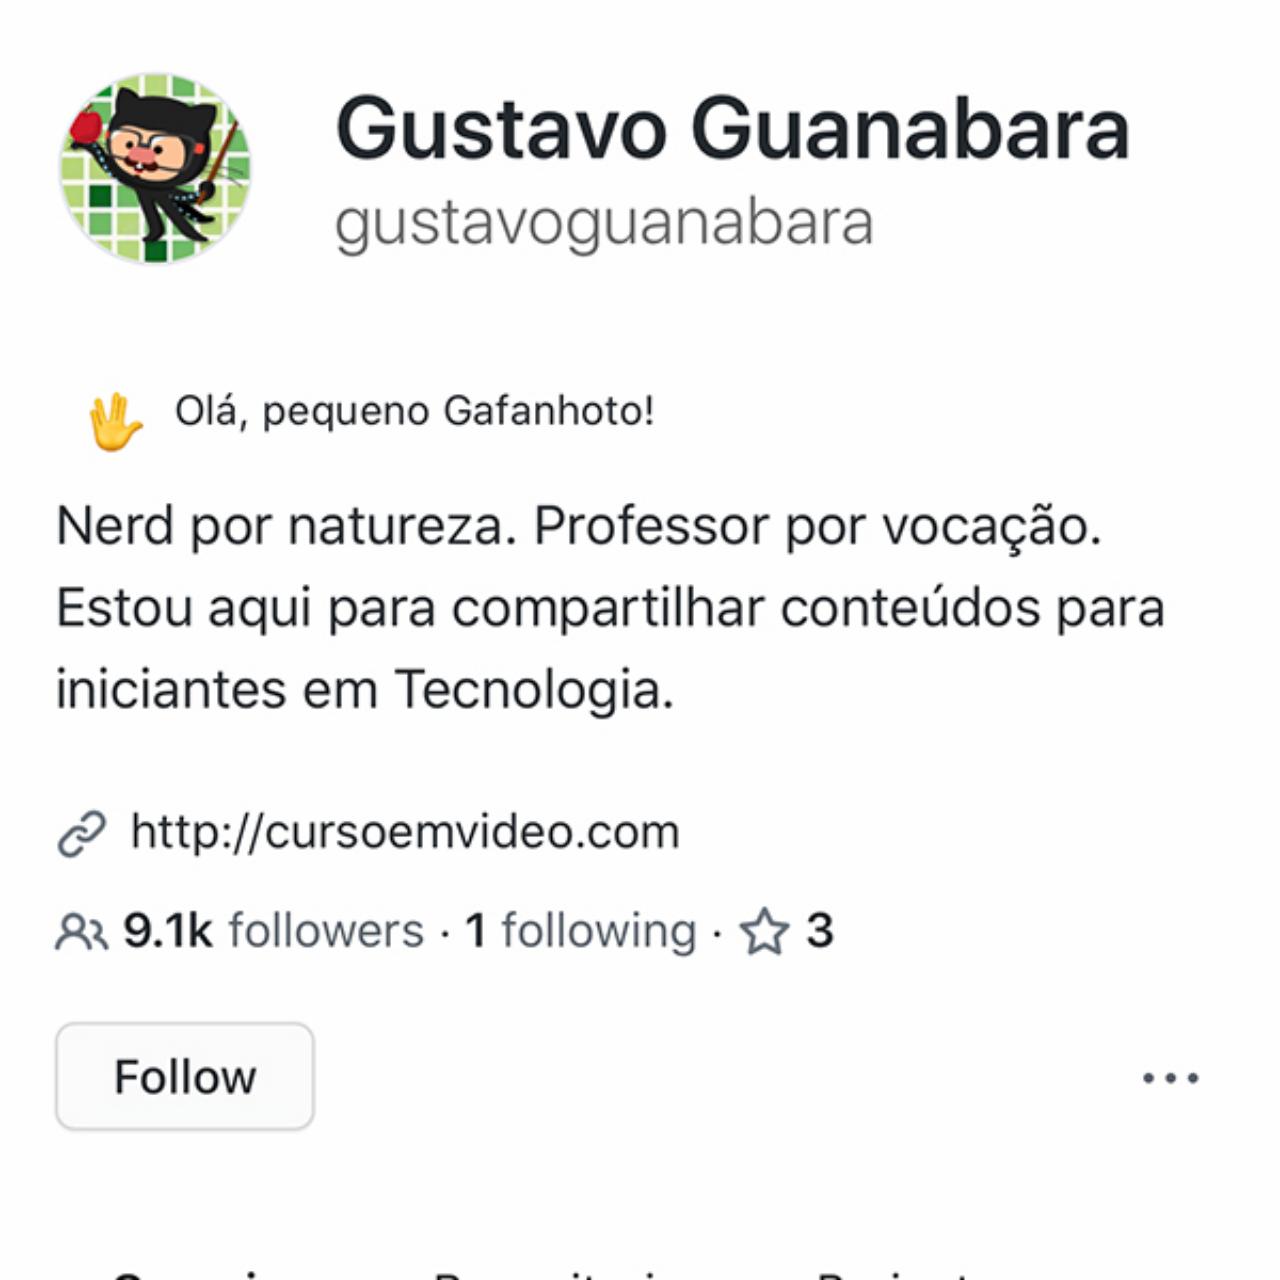
==== github.html @ 750c59c2 "imagens das redes sociais" ====
<!DOCTYPE html>
<html lang="en">
<head>
    <meta charset="UTF-8">
    <meta name="viewport" content="width=device-width, initial-scale=1.0">
    <title>Github</title>
    <style>
        *{
            margin: 0px;
            padding: 0px;
        }

        body{
            width: 100vw;
            height: 100vw;
            background: black url(imagens/tela-github.jpg) no-repeat top center;
            background-size: cover;
        }
    </style>
</head>
<body>
    
</body>
</html>
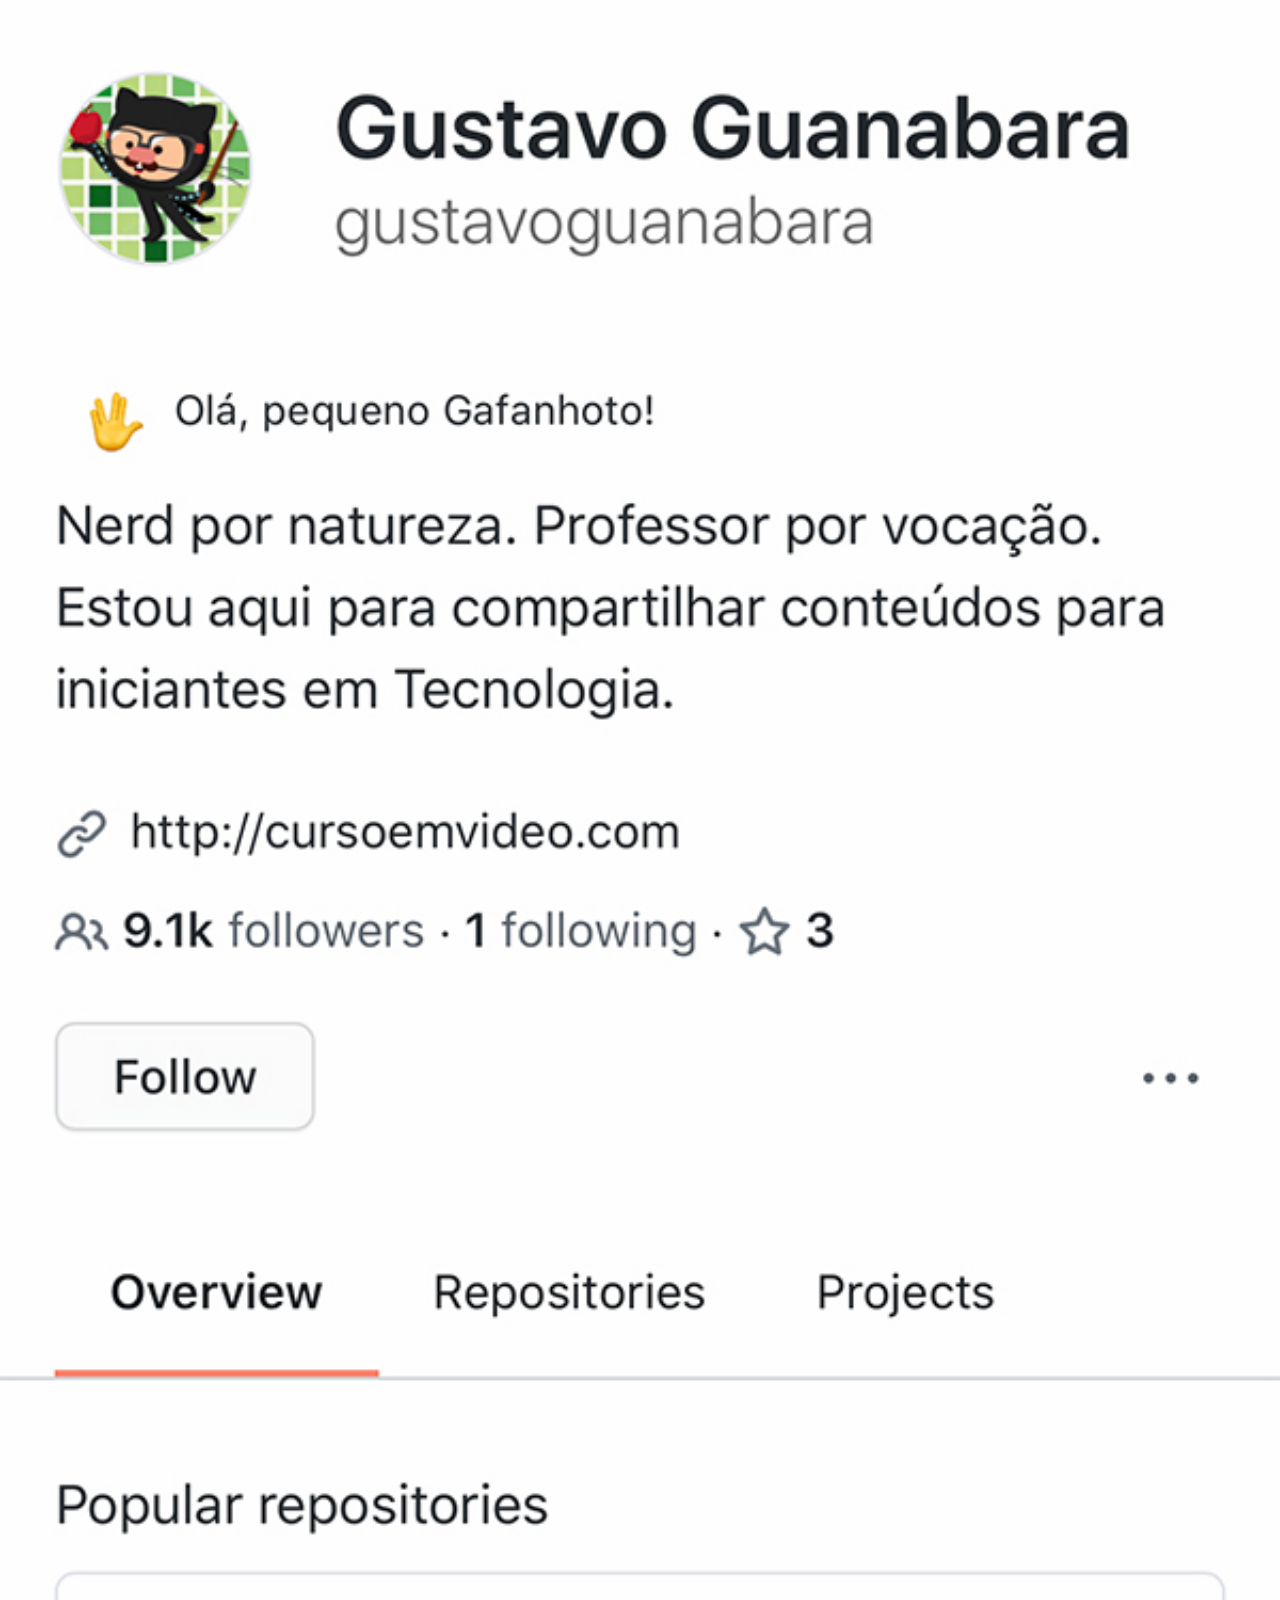
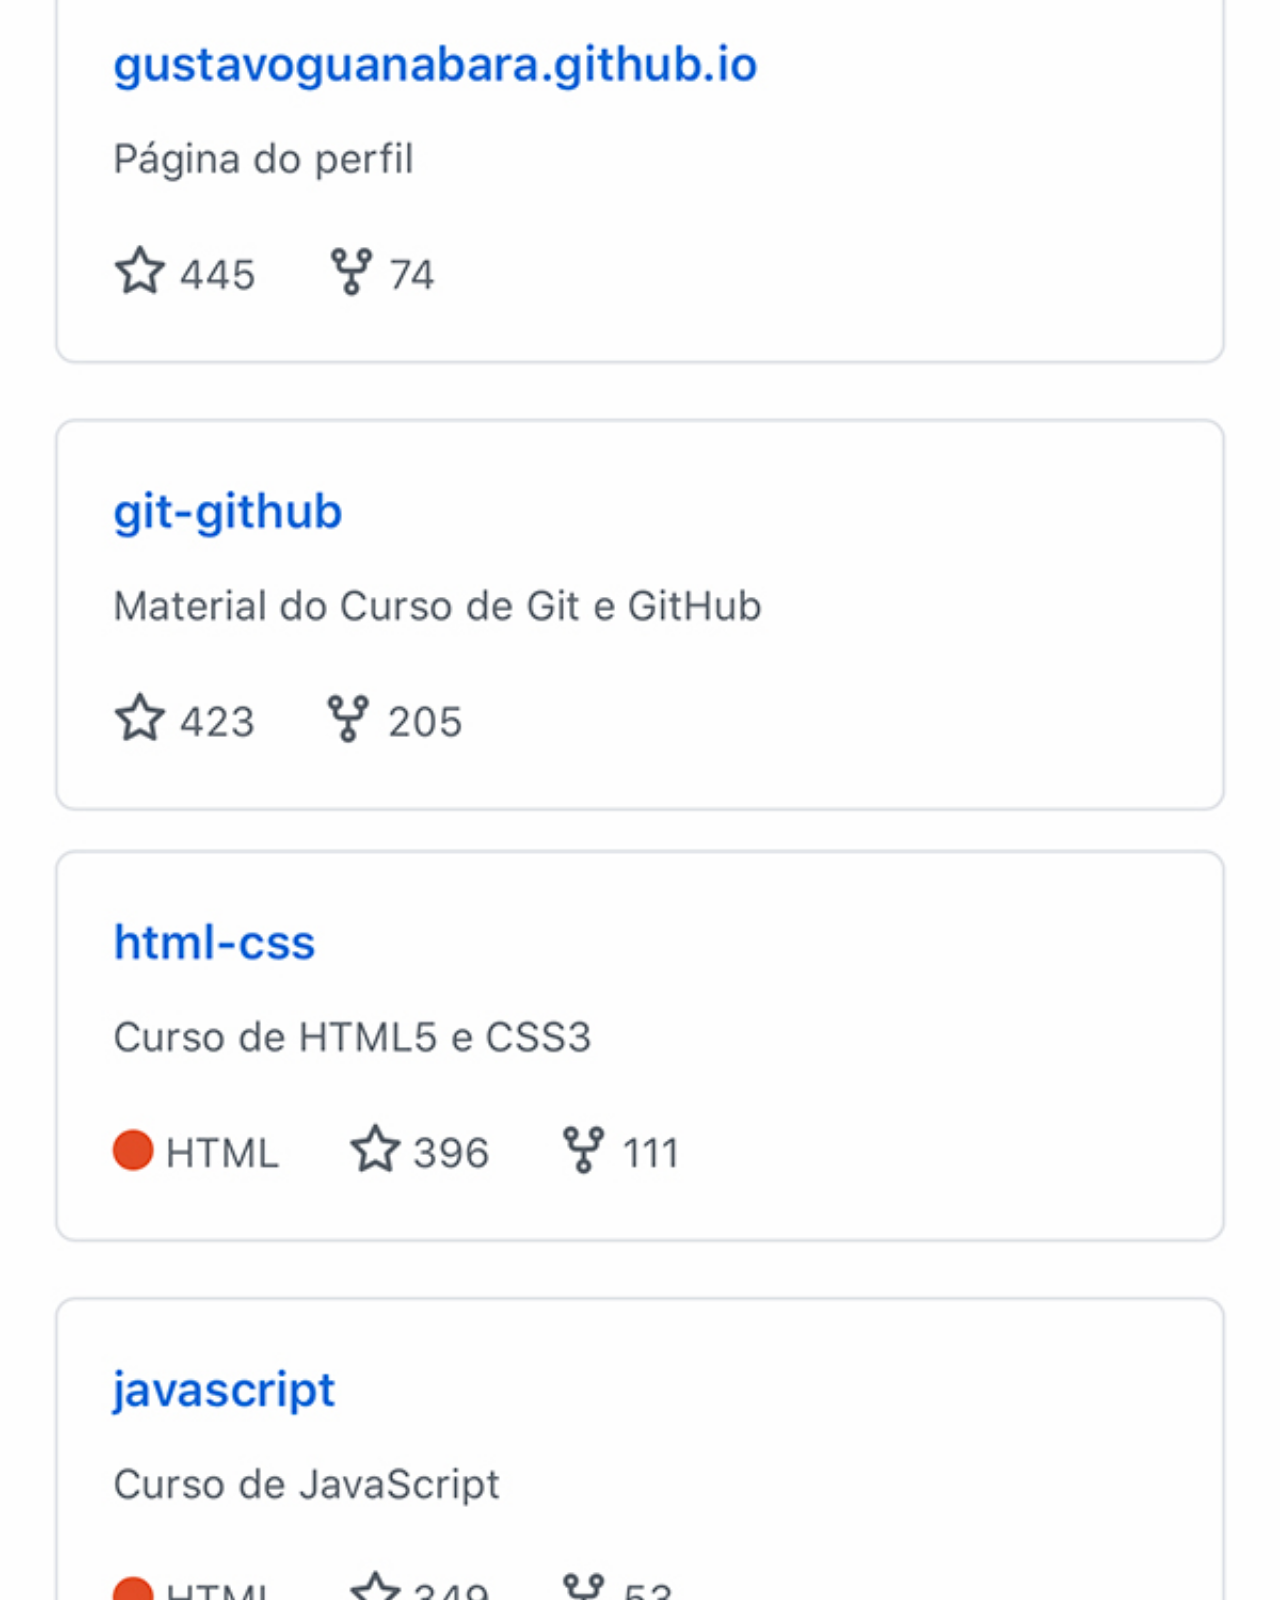
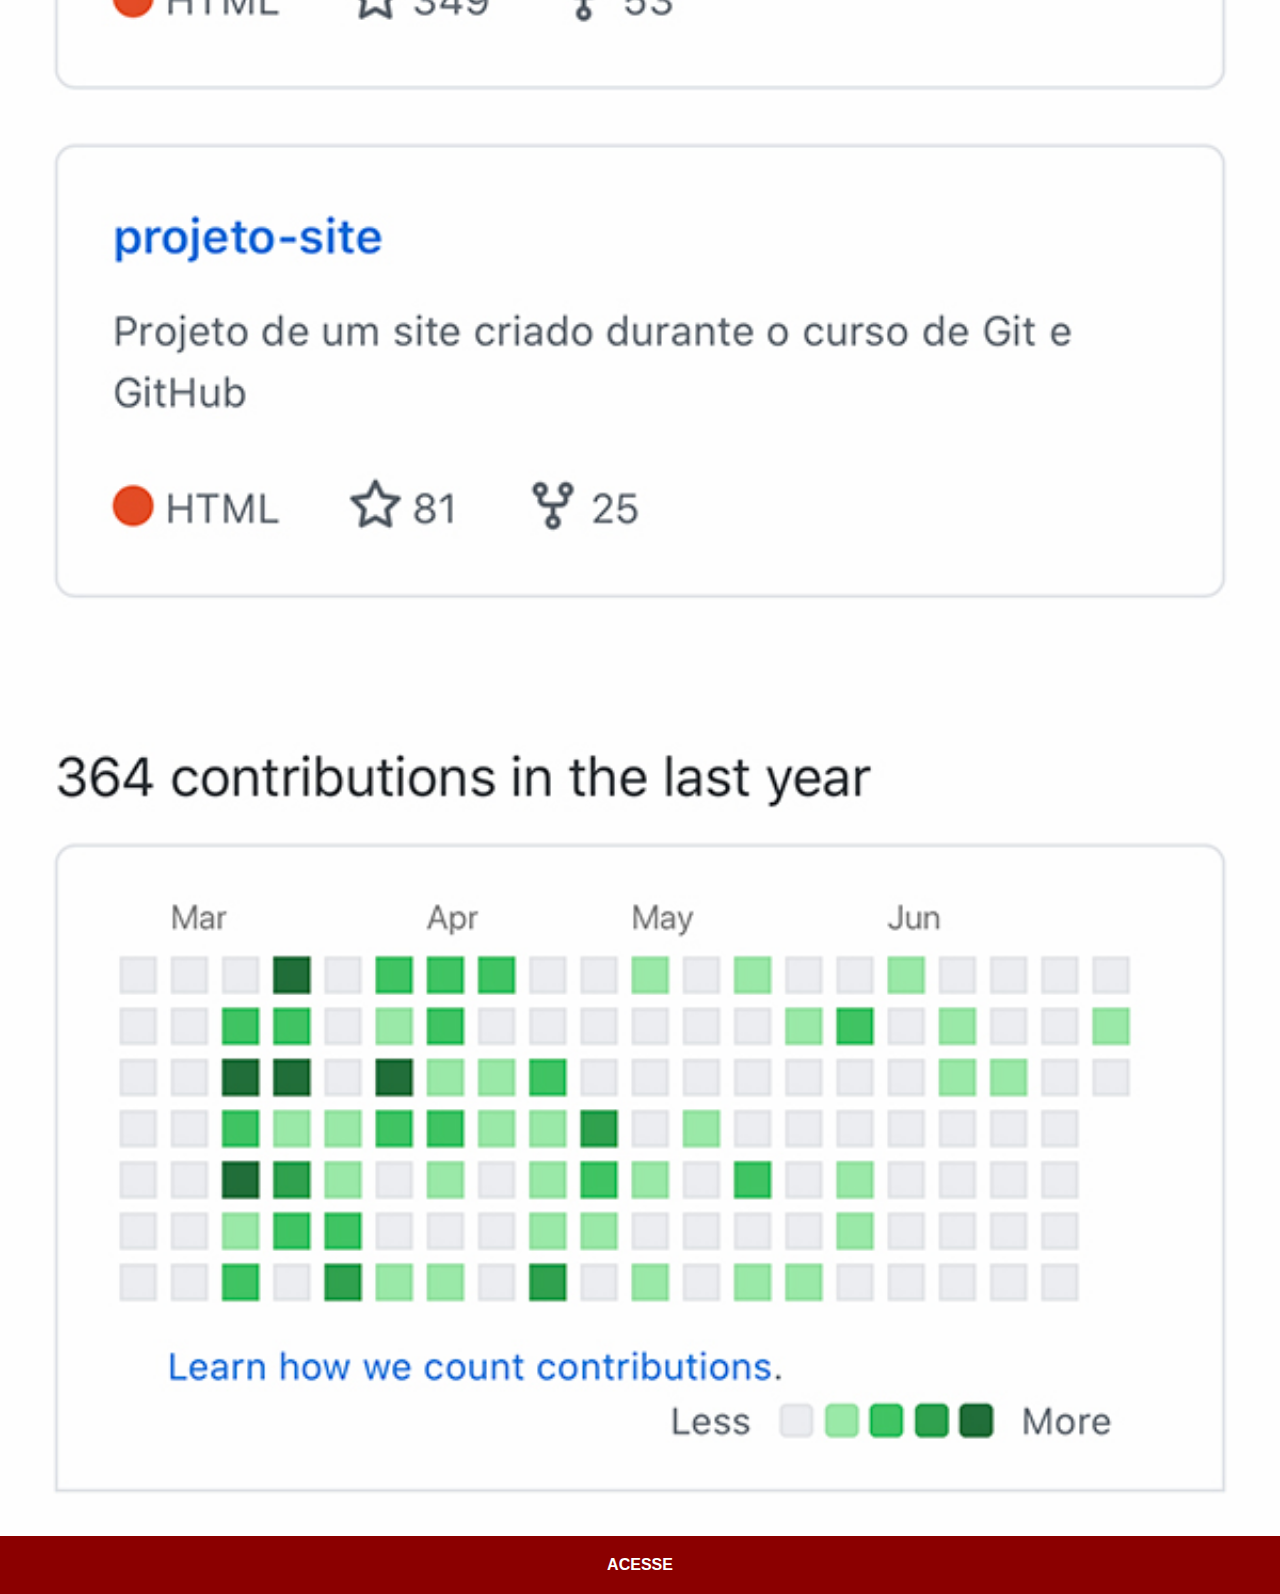
==== commit 6845046b: "Atualização paginas" ====
--- a/github.html
+++ b/github.html
@@ -1,24 +1,13 @@
 <!DOCTYPE html>
-<html lang="en">
+<html lang="pt-br">
 <head>
     <meta charset="UTF-8">
     <meta name="viewport" content="width=device-width, initial-scale=1.0">
     <title>Github</title>
-    <style>
-        *{
-            margin: 0px;
-            padding: 0px;
-        }
-
-        body{
-            width: 100vw;
-            height: 100vw;
-            background: black url(imagens/tela-github.jpg) no-repeat top center;
-            background-size: cover;
-        }
-    </style>
+    <link rel="stylesheet" href="estilos/social.css">
 </head>
 <body>
-    
+    <img src="imagens/tela-github.jpg" alt="Tela Github">
+    <a href="https://github.com/igor219">ACESSE</a>
 </body>
 </html>--- a/estilos/social.css
+++ b/estilos/social.css
@@ -0,0 +1,34 @@
+@charset "UTF-08";
+
+*{
+    margin: 0px;
+    padding: 0px;
+    font-family: Arial, Helvetica, sans-serif;
+}
+
+::-webkit-scrollbar{
+    width: 0px;
+    height: 0px;
+}
+
+img{
+    width: 100vw;
+    background-color: black;
+}
+
+a{
+    display: block;
+    background-color: darkred;
+    color: white;
+    text-align: center;
+    text-decoration: none;
+    font-weight: bolder;
+    padding: 20px;
+}
+
+a:hover{
+    text-decoration: underline;
+    transform: translate(-0px, -3px);
+    box-shadow: 5px 5px 10px rgba(0, 0, 0, 0.627);
+    transition: transform 0.5s;
+}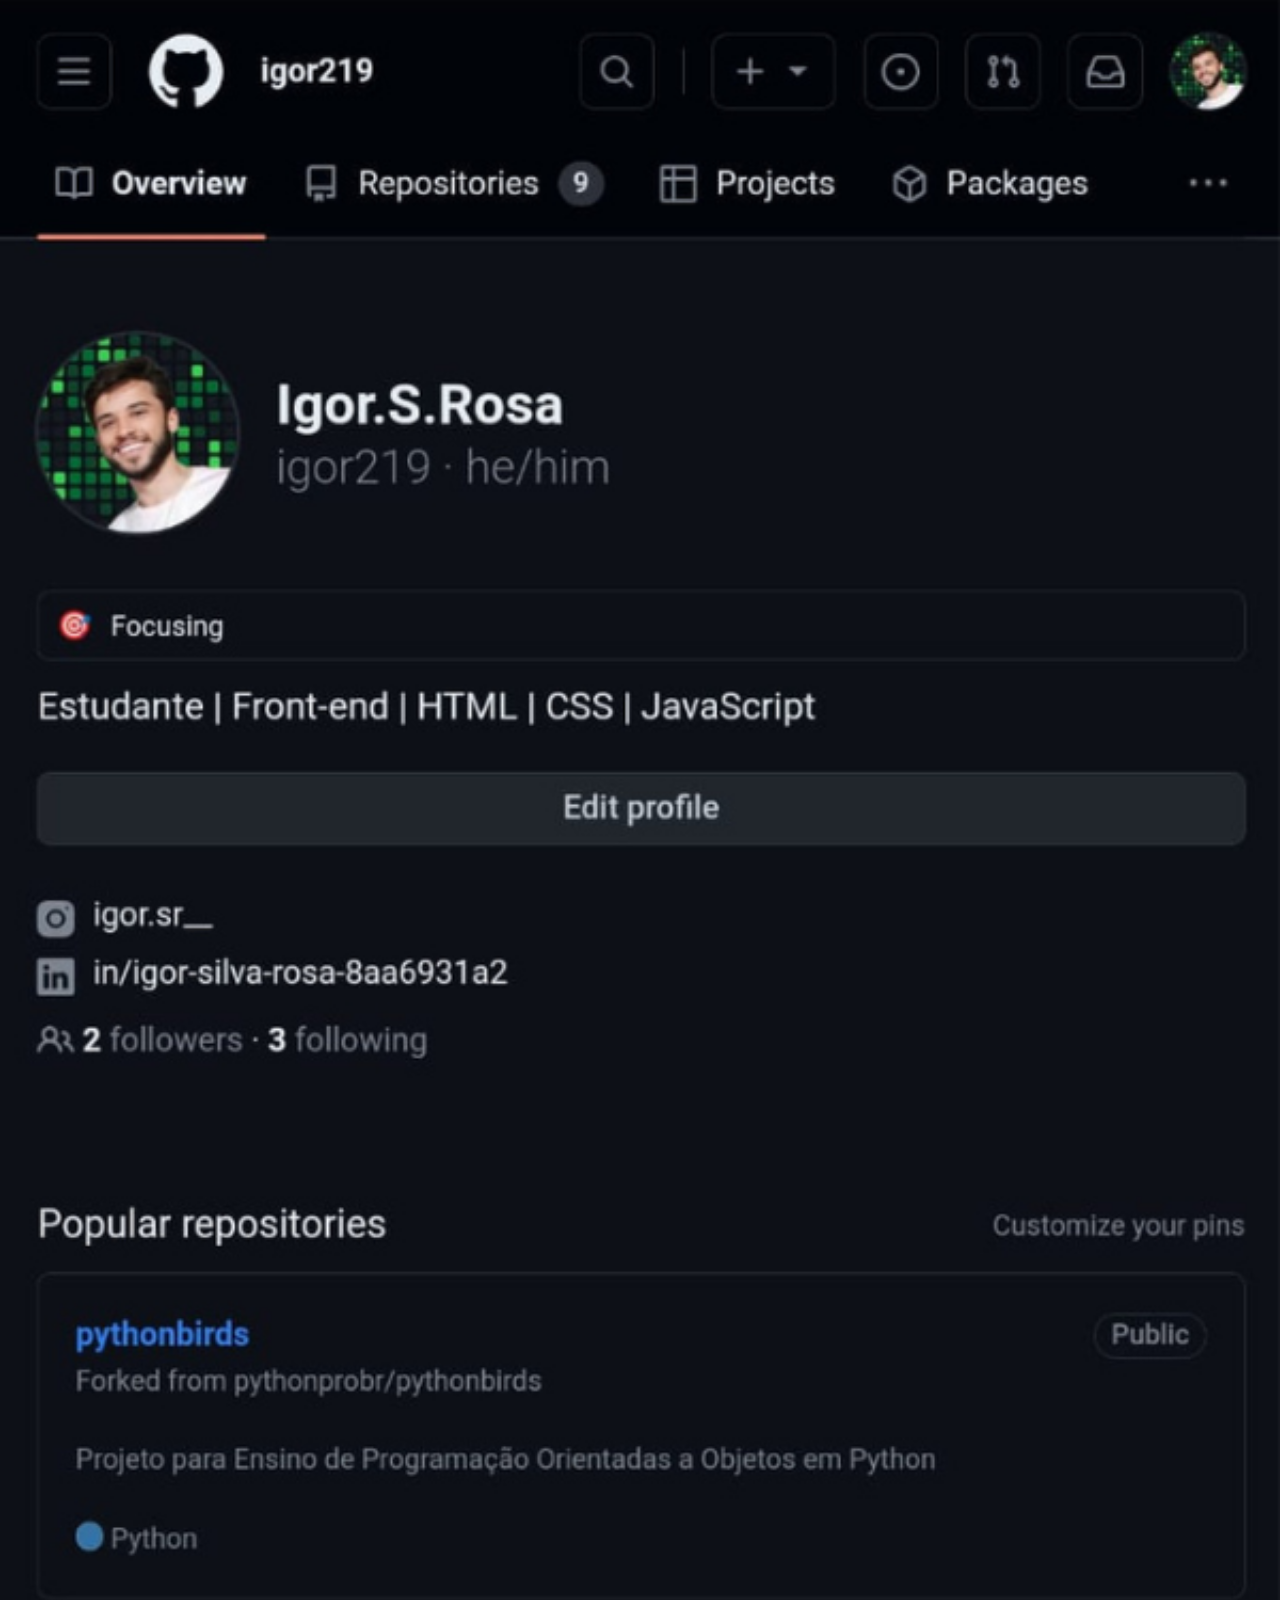
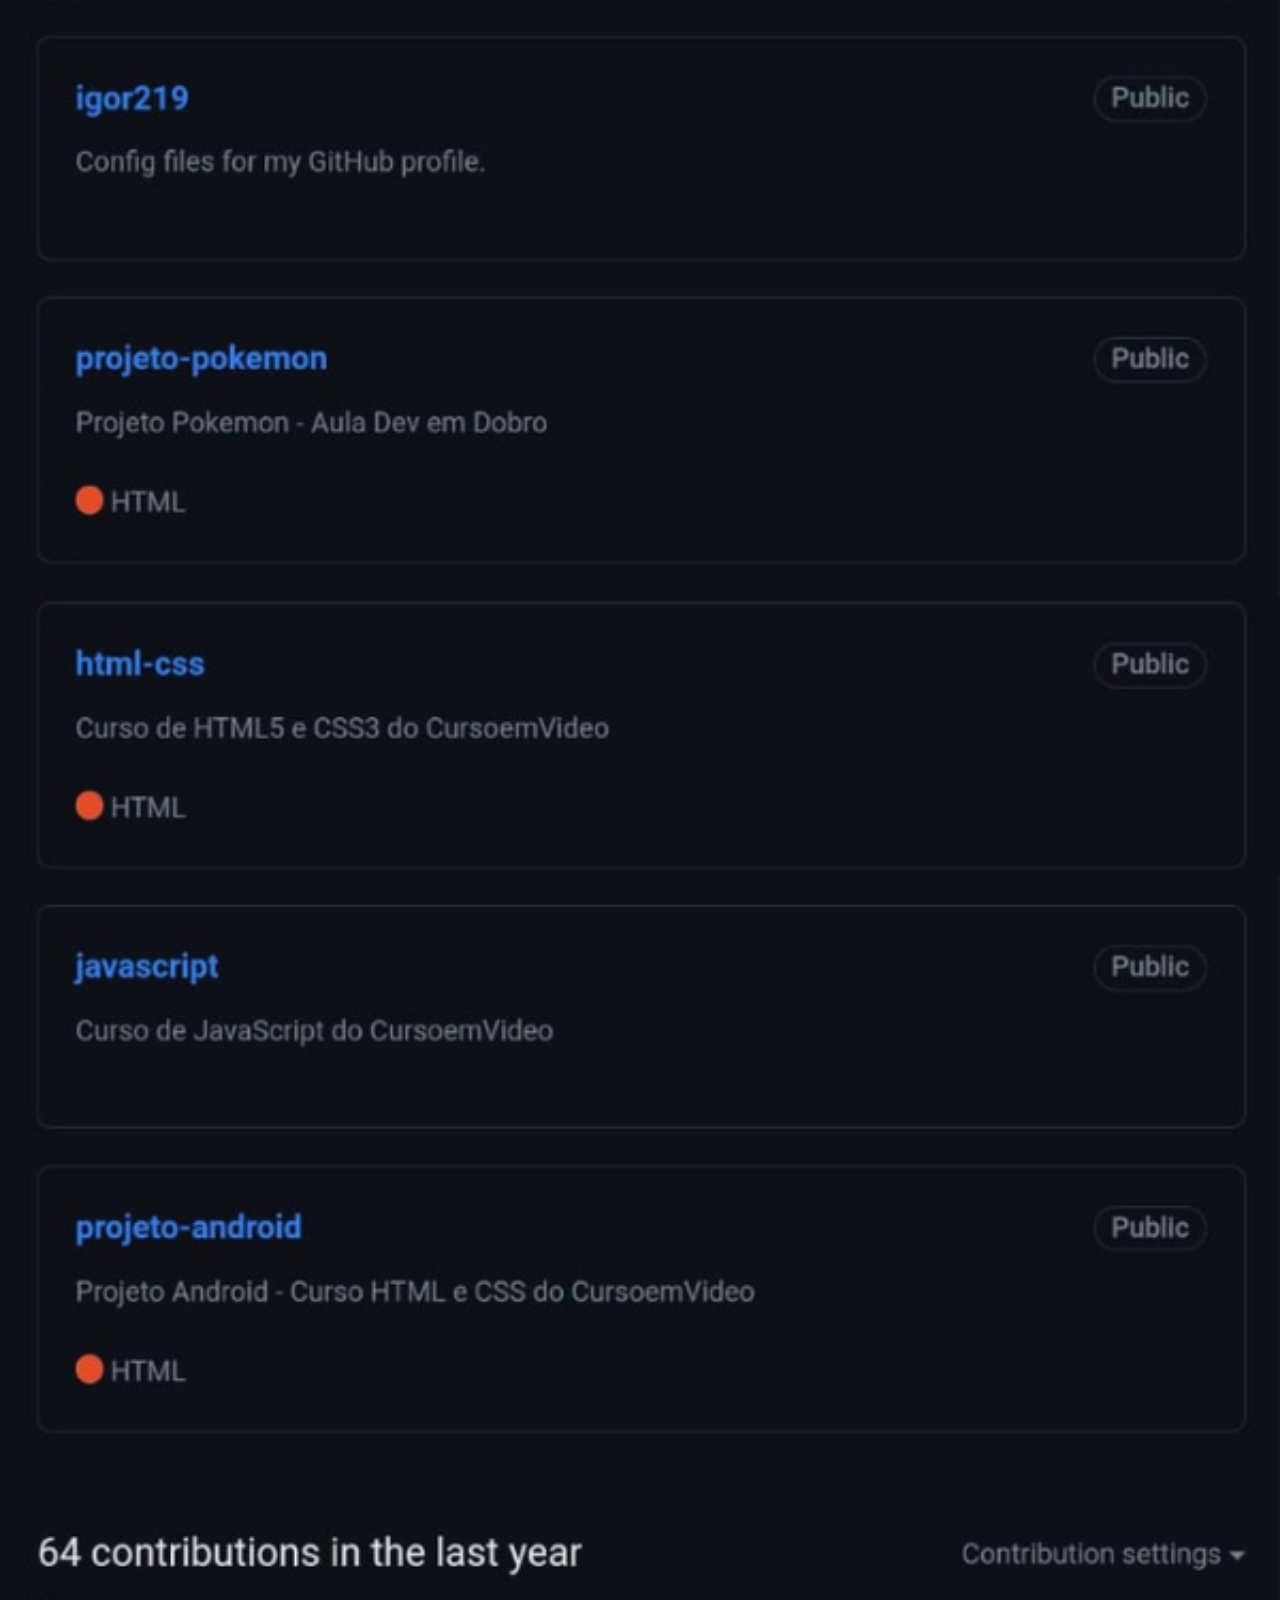
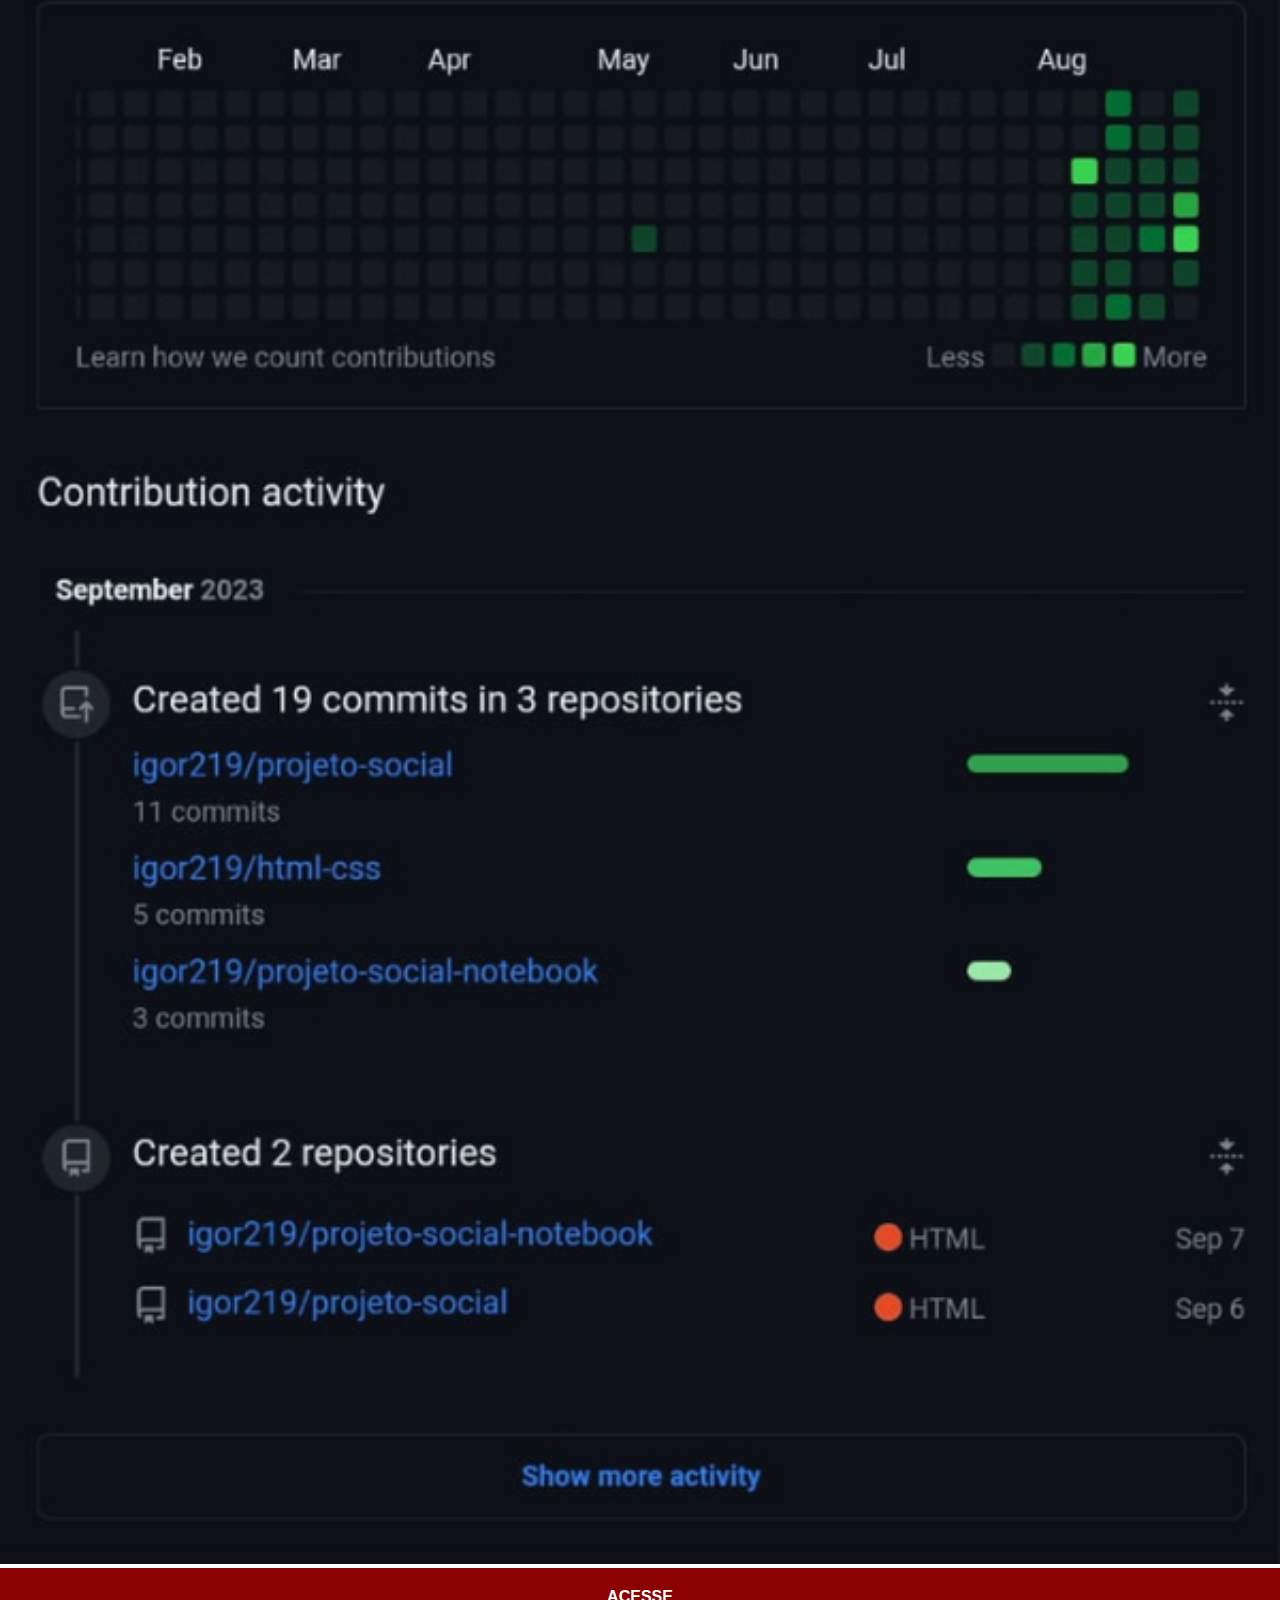
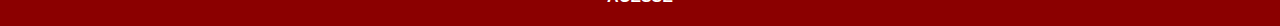
==== commit 18ce1bba: "Atualização projeto social" ====
--- a/github.html
+++ b/github.html
@@ -7,7 +7,7 @@
     <link rel="stylesheet" href="estilos/social.css">
 </head>
 <body>
-    <img src="imagens/tela-github.jpg" alt="Tela Github">
-    <a href="https://github.com/igor219">ACESSE</a>
+    <img src="imagens/tela-github.png" alt="Tela Github">
+    <a href="https://github.com/igor219" target="_blank">ACESSE</a>
 </body>
 </html>--- a/estilos/social.css
+++ b/estilos/social.css
@@ -28,7 +28,6 @@
 
 a:hover{
     text-decoration: underline;
-    transform: translate(-0px, -3px);
     box-shadow: 5px 5px 10px rgba(0, 0, 0, 0.627);
-    transition: transform 0.5s;
+    background-color: rgb(109, 1, 1);
 }